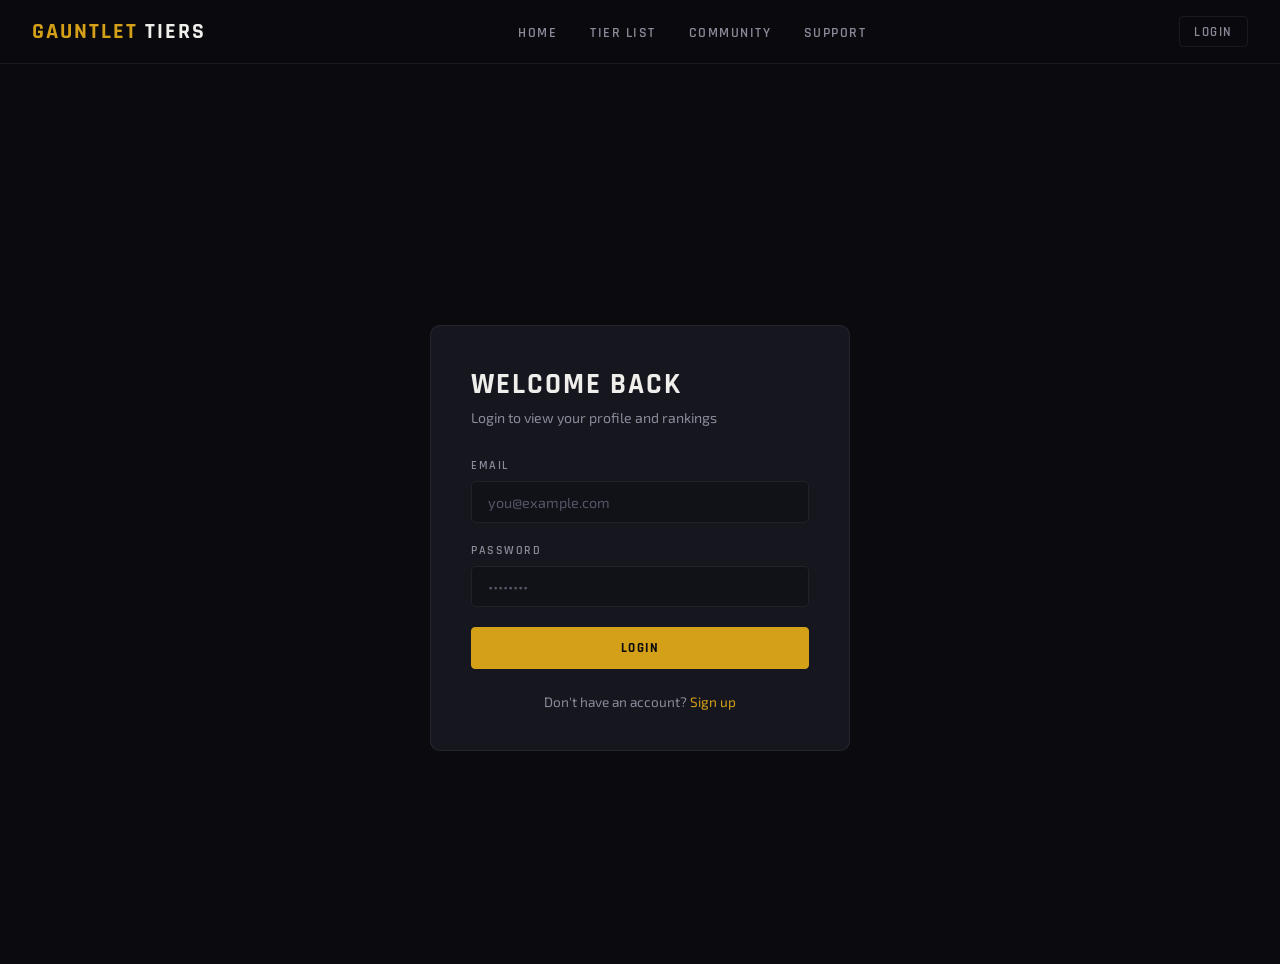
==== pages/admin.html @ 5fe20b99 "add frontend files" ====
<!DOCTYPE html>
<html lang="en">
<head>
  <meta charset="UTF-8" />
  <meta name="viewport" content="width=device-width, initial-scale=1.0" />
  <title>Admin Panel — Gauntlet Tiers</title>
  <link rel="stylesheet" href="../css/style.css" />
</head>
<body>

<nav>
  <a href="../index.html" class="nav-brand">Gauntlet<span> Tiers</span></a>
  <ul class="nav-links">
    <li><a href="../index.html">Home</a></li>
    <li><a href="tierlist.html">Tier List</a></li>
    <li><a href="community.html">Community</a></li>
    <li><a href="support.html">Support</a></li>
  </ul>
  <div class="nav-auth">
    <div class="nav-user">
      <a href="admin.html" class="btn-ghost nav-admin active" style="display:none;">Admin</a>
      <a href="profile.html" class="btn-ghost"><span class="nav-username">Profile</span></a>
      <button class="btn-danger logout-btn">Logout</button>
    </div>
    <div class="nav-login">
      <a href="login.html" class="btn-ghost">Login</a>
    </div>
  </div>
</nav>

<main>
  <div class="page-header">
    <h1>Admin Panel</h1>
    <p>Manage players, tiers, and users</p>
  </div>

  <!-- Access denied (shown if not admin) -->
  <div class="admin-access-denied" style="display:none;">
    <p style="font-size:1.1rem;font-family:'Rajdhani',sans-serif;letter-spacing:1px;color:var(--accent-red);">⛔ Access Denied</p>
    <p style="color:var(--text-muted);margin-top:0.5rem;font-size:0.9rem;">You do not have admin permissions.</p>
  </div>

  <!-- Admin content -->
  <div class="admin-page admin-content">

    <!-- Stats cards -->
    <div class="admin-grid">
      <div class="admin-card">
        <h3>Total Players</h3>
        <div class="admin-stat" id="admin-total-players">—</div>
      </div>
      <div class="admin-card">
        <h3>Total Users</h3>
        <div class="admin-stat" id="admin-total-users">—</div>
      </div>
      <div class="admin-card">
        <h3>Game Modes</h3>
        <div class="admin-stat">6</div>
      </div>
    </div>

    <!-- Add Player -->
    <div class="admin-section">
      <h3>Add / Update Player</h3>
      <div class="alert error" id="add-error"></div>
      <div class="alert success" id="add-success"></div>

      <div class="inline-form">
        <div class="form-group">
          <label>Minecraft Username</label>
          <input type="text" id="add-username" placeholder="PlayerIGN" />
        </div>
        <div class="form-group">
          <label>Region</label>
          <select id="add-region">
            <option value="NA">NA</option>
            <option value="EU">EU</option>
            <option value="SA">SA</option>
            <option value="AS">AS</option>
            <option value="AU">AU</option>
            <option value="AF">AF</option>
          </select>
        </div>
        <div class="form-group">
          <label>Game Mode</label>
          <select id="add-mode">
            <option value="overall">Overall</option>
            <option value="sword">Sword</option>
            <option value="axe">Axe</option>
            <option value="uhc">UHC</option>
            <option value="pot">Pot</option>
            <option value="crystal">Crystal</option>
            <option value="smp">SMP</option>
          </select>
        </div>
        <div class="form-group">
          <label>Tier</label>
          <select id="add-tier">
            <option value="HT1">HT1 — Elite</option>
            <option value="LT1">LT1 — Top Tier</option>
            <option value="HT2">HT2 — High Tier</option>
            <option value="LT2">LT2 — Good</option>
            <option value="HT3">HT3 — Average+</option>
            <option value="LT3">LT3 — Average</option>
            <option value="HT4">HT4 — Below Avg</option>
            <option value="LT4">LT4 — Low</option>
            <option value="HT5">HT5 — Very Low</option>
            <option value="LT5">LT5 — Entry</option>
          </select>
        </div>
        <div class="form-group" style="flex:0;">
          <label>&nbsp;</label>
          <button class="btn-primary" id="add-player-btn">Add Player</button>
        </div>
      </div>
    </div>

    <!-- Player List -->
    <div class="admin-section">
      <h3>Manage Players — <span id="list-mode-label">Overall</span></h3>

      <div style="display:flex;gap:0.5rem;margin-bottom:1rem;flex-wrap:wrap;">
        <button class="mode-tab active" data-mode="overall">Overall</button>
        <button class="mode-tab" data-mode="sword">Sword</button>
        <button class="mode-tab" data-mode="axe">Axe</button>
        <button class="mode-tab" data-mode="uhc">UHC</button>
        <button class="mode-tab" data-mode="pot">Pot</button>
        <button class="mode-tab" data-mode="crystal">Crystal</button>
        <button class="mode-tab" data-mode="smp">SMP</button>
      </div>

      <div class="tier-table-wrapper">
        <table>
          <thead>
            <tr>
              <th>#</th>
              <th>Player</th>
              <th>Region</th>
              <th>Tier</th>
              <th>Actions</th>
            </tr>
          </thead>
          <tbody id="admin-player-list">
            <tr><td colspan="5"><div class="empty-state"><strong style="font-family:'Rajdhani',sans-serif;">Loading...</strong></div></td></tr>
          </tbody>
        </table>
      </div>
    </div>

    <!-- User Management -->
    <div class="admin-section">
      <h3>Users</h3>
      <div class="tier-table-wrapper">
        <table>
          <thead>
            <tr>
              <th>Username</th>
              <th>Email</th>
              <th>Joined</th>
              <th>Admin</th>
            </tr>
          </thead>
          <tbody id="admin-user-list">
            <tr><td colspan="4"><div class="empty-state"><strong style="font-family:'Rajdhani',sans-serif;">Loading...</strong></div></td></tr>
          </tbody>
        </table>
      </div>
    </div>

  </div>
</main>

<footer>
  <a href="../index.html" class="footer-brand">Gauntlet Tiers</a>
  <div class="footer-links">
    <a href="../index.html">Home</a>
    <a href="tierlist.html">Rankings</a>
    <a href="community.html">Community</a>
    <a href="support.html">Support</a>
  </div>
</footer>

<script src="../js/auth.js"></script>
<script src="../js/api.js"></script>
<script>
  const TIERS = ['HT1','LT1','HT2','LT2','HT3','LT3','HT4','LT4','HT5','LT5'];
  let currentMode = 'overall';

  function escapeHtml(str) {
    const d = document.createElement('div');
    d.appendChild(document.createTextNode(String(str)));
    return d.innerHTML;
  }

  // ── Check admin ────────────────────────────────────────
  document.addEventListener('DOMContentLoaded', () => {
    const user = getUser();
    if (!user) { window.location.href = 'login.html'; return; }
    if (!user.is_admin) {
      document.querySelector('.admin-content').style.display = 'none';
      document.querySelector('.admin-access-denied').style.display = 'block';
      return;
    }
    loadPlayers(currentMode);
    loadUsers();
    loadAdminStats();
  });

  // ── Stats ──────────────────────────────────────────────
  async function loadAdminStats() {
    try {
      const stats = await getStats();
      document.getElementById('admin-total-players').textContent = stats.ranked_players ?? '—';
      document.getElementById('admin-total-users').textContent = stats.total_users ?? '—';
    } catch (e) {}
  }

  // ── Players ────────────────────────────────────────────
  async function loadPlayers(mode) {
    const tbody = document.getElementById('admin-player-list');
    document.getElementById('list-mode-label').textContent = mode.charAt(0).toUpperCase() + mode.slice(1);
    tbody.innerHTML = `<tr><td colspan="5"><div class="empty-state"><strong style="font-family:'Rajdhani',sans-serif;">Loading...</strong></div></td></tr>`;
    try {
      const data = await getPlayers(mode);
      const players = data.players || data;
      if (!players.length) {
        tbody.innerHTML = `<tr><td colspan="5"><div class="empty-state"><strong style="font-family:'Rajdhani',sans-serif;">No players in this mode.</strong></div></td></tr>`;
        return;
      }
      tbody.innerHTML = players.map((p, i) => `
        <tr id="row-${p.id}">
          <td class="rank-num">${i + 1}</td>
          <td class="player-name">${escapeHtml(p.username)}</td>
          <td><span class="region-badge">${escapeHtml(p.region || 'N/A')}</span></td>
          <td>
            <select class="tier-select" data-id="${p.id}" data-mode="${mode}" style="background:var(--bg-secondary);border:1px solid var(--border);border-radius:4px;color:var(--text-primary);padding:0.3rem 0.5rem;font-family:'Exo 2',sans-serif;font-size:0.85rem;">
              ${TIERS.map(t => `<option value="${t}" ${t === p.tier ? 'selected' : ''}>${t}</option>`).join('')}
            </select>
          </td>
          <td style="display:flex;gap:0.5rem;align-items:center;">
            <button class="btn-primary" style="padding:0.3rem 0.8rem;font-size:0.75rem;" onclick="saveTier('${p.id}', '${mode}')">Save</button>
            <button class="btn-danger" style="padding:0.3rem 0.8rem;font-size:0.75rem;" onclick="removePlayer('${p.id}', '${escapeHtml(p.username)}')">Remove</button>
          </td>
        </tr>`).join('');
    } catch (e) {
      tbody.innerHTML = `<tr><td colspan="5"><div class="empty-state"><strong style="font-family:'Rajdhani',sans-serif;">Could not load players.</strong></div></td></tr>`;
    }
  }

  async function saveTier(playerId, mode) {
    const select = document.querySelector(`[data-id="${playerId}"]`);
    const tier = select.value;
    try {
      await updatePlayerTier(playerId, mode, tier);
      select.style.borderColor = 'var(--tier-ht3)';
      setTimeout(() => select.style.borderColor = '', 1500);
    } catch (e) {
      alert('Failed to save tier: ' + e.message);
    }
  }

  async function removePlayer(playerId, username) {
    if (!confirm(`Remove ${username} from this mode?`)) return;
    try {
      await deletePlayer(playerId);
      loadPlayers(currentMode);
    } catch (e) {
      alert('Failed to remove player: ' + e.message);
    }
  }

  // ── Add player ─────────────────────────────────────────
  document.getElementById('add-player-btn').addEventListener('click', async () => {
    const username = document.getElementById('add-username').value.trim();
    const region = document.getElementById('add-region').value;
    const mode = document.getElementById('add-mode').value;
    const tier = document.getElementById('add-tier').value;
    const errEl = document.getElementById('add-error');
    const successEl = document.getElementById('add-success');
    const btn = document.getElementById('add-player-btn');

    errEl.classList.remove('show');
    successEl.classList.remove('show');

    if (!username) {
      errEl.textContent = 'Enter a username.';
      errEl.classList.add('show');
      return;
    }

    btn.disabled = true;
    btn.innerHTML = 'Adding… <span class="spinner"></span>';

    try {
      await addPlayer({ username, region, mode, tier });
      successEl.textContent = `${username} added as ${tier} in ${mode}.`;
      successEl.classList.add('show');
      document.getElementById('add-username').value = '';
      if (currentMode === mode) loadPlayers(currentMode);
      loadAdminStats();
    } catch (e) {
      errEl.textContent = e.message || 'Failed to add player.';
      errEl.classList.add('show');
    } finally {
      btn.disabled = false;
      btn.textContent = 'Add Player';
    }
  });

  // ── Mode tab switching ─────────────────────────────────
  document.querySelectorAll('.mode-tab').forEach(btn => {
    btn.addEventListener('click', () => {
      document.querySelectorAll('.mode-tab').forEach(b => b.classList.remove('active'));
      btn.classList.add('active');
      currentMode = btn.dataset.mode;
      loadPlayers(currentMode);
    });
  });

  // ── Users ──────────────────────────────────────────────
  async function loadUsers() {
    const tbody = document.getElementById('admin-user-list');
    try {
      const data = await getAllUsers();
      const users = data.users || data;
      if (!users.length) {
        tbody.innerHTML = `<tr><td colspan="4"><div class="empty-state"><strong style="font-family:'Rajdhani',sans-serif;">No users yet.</strong></div></td></tr>`;
        return;
      }
      tbody.innerHTML = users.map(u => `
        <tr>
          <td class="player-name">${escapeHtml(u.username || '—')}</td>
          <td style="color:var(--text-secondary);font-size:0.88rem;">${escapeHtml(u.email)}</td>
          <td style="color:var(--text-muted);font-size:0.82rem;">${u.created_at ? new Date(u.created_at).toLocaleDateString() : '—'}</td>
          <td>
            <label style="display:flex;align-items:center;gap:0.5rem;cursor:pointer;">
              <input type="checkbox" ${u.is_admin ? 'checked' : ''} onchange="toggleAdmin('${u.id}', this.checked)" />
              <span style="font-size:0.82rem;color:var(--text-secondary);">Admin</span>
            </label>
          </td>
        </tr>`).join('');
    } catch (e) {
      tbody.innerHTML = `<tr><td colspan="4"><div class="empty-state"><strong style="font-family:'Rajdhani',sans-serif;">Could not load users.</strong></div></td></tr>`;
    }
  }

  async function toggleAdmin(userId, isAdmin) {
    try {
      await setUserAdmin(userId, isAdmin);
    } catch (e) {
      alert('Failed to update admin status: ' + e.message);
    }
  }
</script>
</body>
</html>
---- css/style.css ----
@import url('https://fonts.googleapis.com/css2?family=Rajdhani:wght@400;500;600;700&family=Exo+2:wght@300;400;600;700&display=swap');

:root {
  --bg-primary: #0a0a0f;
  --bg-secondary: #111118;
  --bg-card: #16161f;
  --bg-card-hover: #1c1c28;
  --accent-gold: #d4a017;
  --accent-gold-light: #f0c040;
  --accent-red: #c0392b;
  --accent-cyan: #00d4ff;
  --text-primary: #f0eeea;
  --text-secondary: #8b8a99;
  --text-muted: #555566;
  --border: rgba(255,255,255,0.07);
  --border-accent: rgba(212,160,23,0.3);
  --tier-ht1: #FFD700;
  --tier-lt1: #FFC200;
  --tier-ht2: #C0C0C0;
  --tier-lt2: #a0a0a0;
  --tier-ht3: #2ecc71;
  --tier-lt3: #27ae60;
  --tier-ht4: #3498db;
  --tier-lt4: #2980b9;
  --tier-ht5: #9b59b6;
  --tier-lt5: #8e44ad;
}

* { margin: 0; padding: 0; box-sizing: border-box; }

body {
  font-family: 'Exo 2', sans-serif;
  background: var(--bg-primary);
  color: var(--text-primary);
  min-height: 100vh;
  overflow-x: hidden;
}

/* ── SCROLLBAR ── */
::-webkit-scrollbar { width: 6px; }
::-webkit-scrollbar-track { background: var(--bg-primary); }
::-webkit-scrollbar-thumb { background: var(--accent-gold); border-radius: 3px; }

/* ── NAVBAR ── */
nav {
  position: fixed;
  top: 0; left: 0; right: 0;
  z-index: 1000;
  background: rgba(10,10,15,0.95);
  backdrop-filter: blur(12px);
  border-bottom: 1px solid var(--border);
  padding: 0 2rem;
  height: 64px;
  display: flex;
  align-items: center;
  justify-content: space-between;
}

.nav-brand {
  font-family: 'Rajdhani', sans-serif;
  font-size: 1.4rem;
  font-weight: 700;
  color: var(--accent-gold);
  text-decoration: none;
  letter-spacing: 2px;
  text-transform: uppercase;
}
.nav-brand span { color: var(--text-primary); }

.nav-links {
  display: flex;
  align-items: center;
  gap: 0.25rem;
  list-style: none;
}

.nav-links a {
  font-family: 'Rajdhani', sans-serif;
  font-size: 0.85rem;
  font-weight: 600;
  letter-spacing: 1.5px;
  text-transform: uppercase;
  color: var(--text-secondary);
  text-decoration: none;
  padding: 0.4rem 0.9rem;
  border-radius: 4px;
  transition: all 0.2s;
}
.nav-links a:hover, .nav-links a.active {
  color: var(--accent-gold);
  background: rgba(212,160,23,0.08);
}

.nav-auth {
  display: flex;
  align-items: center;
  gap: 0.5rem;
}

.btn-ghost {
  font-family: 'Rajdhani', sans-serif;
  font-size: 0.8rem;
  font-weight: 600;
  letter-spacing: 1.5px;
  text-transform: uppercase;
  color: var(--text-secondary);
  text-decoration: none;
  padding: 0.4rem 0.9rem;
  border: 1px solid var(--border);
  border-radius: 4px;
  transition: all 0.2s;
  cursor: pointer;
  background: transparent;
}
.btn-ghost:hover { border-color: var(--accent-gold); color: var(--accent-gold); }

.btn-primary {
  font-family: 'Rajdhani', sans-serif;
  font-size: 0.8rem;
  font-weight: 700;
  letter-spacing: 1.5px;
  text-transform: uppercase;
  color: var(--bg-primary);
  text-decoration: none;
  padding: 0.45rem 1.1rem;
  border: 1px solid var(--accent-gold);
  border-radius: 4px;
  background: var(--accent-gold);
  transition: all 0.2s;
  cursor: pointer;
}
.btn-primary:hover { background: var(--accent-gold-light); border-color: var(--accent-gold-light); }

.btn-danger {
  font-family: 'Rajdhani', sans-serif;
  font-size: 0.8rem;
  font-weight: 700;
  letter-spacing: 1.5px;
  text-transform: uppercase;
  color: #fff;
  padding: 0.45rem 1.1rem;
  border: 1px solid var(--accent-red);
  border-radius: 4px;
  background: var(--accent-red);
  transition: all 0.2s;
  cursor: pointer;
}
.btn-danger:hover { opacity: 0.85; }

.nav-user { display: none; }
.nav-user.visible { display: flex; align-items: center; gap: 0.5rem; }
.nav-login { display: flex; align-items: center; gap: 0.5rem; }
.nav-login.hidden { display: none; }

/* ── MAIN LAYOUT ── */
main { padding-top: 64px; }

/* ── HERO ── */
.hero {
  position: relative;
  min-height: 90vh;
  display: flex;
  flex-direction: column;
  align-items: center;
  justify-content: center;
  text-align: center;
  padding: 4rem 2rem;
  overflow: hidden;
}

.hero-bg {
  position: absolute;
  inset: 0;
  background:
    radial-gradient(ellipse 60% 50% at 50% 30%, rgba(212,160,23,0.08) 0%, transparent 70%),
    radial-gradient(ellipse 40% 40% at 20% 80%, rgba(192,57,43,0.06) 0%, transparent 60%);
  pointer-events: none;
}

.hero-grid {
  position: absolute;
  inset: 0;
  background-image:
    linear-gradient(rgba(255,255,255,0.02) 1px, transparent 1px),
    linear-gradient(90deg, rgba(255,255,255,0.02) 1px, transparent 1px);
  background-size: 60px 60px;
  pointer-events: none;
}

.hero-badge {
  font-family: 'Rajdhani', sans-serif;
  font-size: 0.75rem;
  font-weight: 600;
  letter-spacing: 3px;
  text-transform: uppercase;
  color: var(--accent-gold);
  border: 1px solid var(--border-accent);
  padding: 0.35rem 1rem;
  border-radius: 2px;
  margin-bottom: 1.5rem;
  display: inline-block;
}

.hero h1 {
  font-family: 'Rajdhani', sans-serif;
  font-size: clamp(3rem, 8vw, 6rem);
  font-weight: 700;
  line-height: 0.95;
  letter-spacing: -1px;
  text-transform: uppercase;
  margin-bottom: 1.5rem;
}

.hero h1 .highlight { color: var(--accent-gold); }

.hero p {
  font-size: 1.1rem;
  color: var(--text-secondary);
  max-width: 520px;
  line-height: 1.7;
  margin-bottom: 2.5rem;
}

.hero-buttons { display: flex; gap: 1rem; flex-wrap: wrap; justify-content: center; }

.btn-large {
  font-family: 'Rajdhani', sans-serif;
  font-size: 0.9rem;
  font-weight: 700;
  letter-spacing: 2px;
  text-transform: uppercase;
  padding: 0.8rem 2rem;
  border-radius: 4px;
  text-decoration: none;
  transition: all 0.2s;
  cursor: pointer;
}

.btn-large.primary {
  background: var(--accent-gold);
  color: var(--bg-primary);
  border: 1px solid var(--accent-gold);
}
.btn-large.primary:hover { background: var(--accent-gold-light); }

.btn-large.outline {
  background: transparent;
  color: var(--text-primary);
  border: 1px solid var(--border);
}
.btn-large.outline:hover { border-color: var(--text-secondary); }

/* ── STATS BAR ── */
.stats-bar {
  display: flex;
  justify-content: center;
  gap: 4rem;
  padding: 2.5rem 2rem;
  border-top: 1px solid var(--border);
  border-bottom: 1px solid var(--border);
  background: var(--bg-secondary);
}

.stat-item { text-align: center; }
.stat-value {
  font-family: 'Rajdhani', sans-serif;
  font-size: 2rem;
  font-weight: 700;
  color: var(--accent-gold);
  display: block;
}
.stat-label {
  font-size: 0.75rem;
  letter-spacing: 2px;
  text-transform: uppercase;
  color: var(--text-muted);
}

/* ── FEATURES ── */
.features {
  padding: 5rem 2rem;
  max-width: 1100px;
  margin: 0 auto;
}

.section-header {
  text-align: center;
  margin-bottom: 3rem;
}

.section-header h2 {
  font-family: 'Rajdhani', sans-serif;
  font-size: 2rem;
  font-weight: 700;
  text-transform: uppercase;
  letter-spacing: 2px;
  margin-bottom: 0.5rem;
}

.section-header p {
  color: var(--text-secondary);
  font-size: 0.95rem;
}

.features-grid {
  display: grid;
  grid-template-columns: repeat(auto-fit, minmax(240px, 1fr));
  gap: 1.5rem;
}

.feature-card {
  background: var(--bg-card);
  border: 1px solid var(--border);
  border-radius: 8px;
  padding: 1.75rem;
  transition: all 0.25s;
}
.feature-card:hover {
  border-color: var(--border-accent);
  background: var(--bg-card-hover);
  transform: translateY(-2px);
}

.feature-icon {
  width: 40px;
  height: 40px;
  background: rgba(212,160,23,0.1);
  border: 1px solid var(--border-accent);
  border-radius: 6px;
  display: flex;
  align-items: center;
  justify-content: center;
  font-size: 1.2rem;
  margin-bottom: 1rem;
}

.feature-card h3 {
  font-family: 'Rajdhani', sans-serif;
  font-size: 1rem;
  font-weight: 700;
  text-transform: uppercase;
  letter-spacing: 1px;
  margin-bottom: 0.5rem;
  color: var(--text-primary);
}

.feature-card p { font-size: 0.88rem; color: var(--text-secondary); line-height: 1.7; }

/* ── CTA SECTION ── */
.cta-section {
  text-align: center;
  padding: 5rem 2rem;
  background: var(--bg-secondary);
  border-top: 1px solid var(--border);
  border-bottom: 1px solid var(--border);
}

.cta-section h2 {
  font-family: 'Rajdhani', sans-serif;
  font-size: 2.2rem;
  font-weight: 700;
  text-transform: uppercase;
  letter-spacing: 2px;
  margin-bottom: 1rem;
}

.cta-section p { color: var(--text-secondary); margin-bottom: 2rem; }

/* ── PAGE HEADER ── */
.page-header {
  padding: 4rem 2rem 2rem;
  text-align: center;
  background: var(--bg-secondary);
  border-bottom: 1px solid var(--border);
}

.page-header h1 {
  font-family: 'Rajdhani', sans-serif;
  font-size: 2.5rem;
  font-weight: 700;
  text-transform: uppercase;
  letter-spacing: 3px;
}
.page-header p { color: var(--text-secondary); margin-top: 0.5rem; font-size: 0.95rem; }

/* ── TIER LIST ── */
.tier-page { padding: 2rem; max-width: 1200px; margin: 0 auto; }

.mode-tabs {
  display: flex;
  gap: 0.5rem;
  margin-bottom: 2rem;
  flex-wrap: wrap;
}

.mode-tab {
  font-family: 'Rajdhani', sans-serif;
  font-size: 0.8rem;
  font-weight: 600;
  letter-spacing: 1.5px;
  text-transform: uppercase;
  padding: 0.5rem 1.2rem;
  border: 1px solid var(--border);
  border-radius: 4px;
  background: transparent;
  color: var(--text-secondary);
  cursor: pointer;
  transition: all 0.2s;
}
.mode-tab:hover { border-color: var(--accent-gold); color: var(--accent-gold); }
.mode-tab.active { background: var(--accent-gold); border-color: var(--accent-gold); color: var(--bg-primary); }

.tier-table-wrapper {
  background: var(--bg-card);
  border: 1px solid var(--border);
  border-radius: 8px;
  overflow: hidden;
}

table {
  width: 100%;
  border-collapse: collapse;
}

thead th {
  font-family: 'Rajdhani', sans-serif;
  font-size: 0.75rem;
  font-weight: 600;
  letter-spacing: 2px;
  text-transform: uppercase;
  color: var(--text-muted);
  padding: 1rem 1.25rem;
  text-align: left;
  border-bottom: 1px solid var(--border);
  background: var(--bg-secondary);
}

tbody tr {
  border-bottom: 1px solid var(--border);
  transition: background 0.15s;
}
tbody tr:last-child { border-bottom: none; }
tbody tr:hover { background: var(--bg-card-hover); }

tbody td {
  padding: 0.9rem 1.25rem;
  font-size: 0.9rem;
}

.rank-num {
  font-family: 'Rajdhani', sans-serif;
  font-size: 0.85rem;
  font-weight: 600;
  color: var(--text-muted);
}

.player-name {
  font-family: 'Rajdhani', sans-serif;
  font-size: 1rem;
  font-weight: 600;
  color: var(--text-primary);
}

.region-badge {
  font-size: 0.75rem;
  font-weight: 600;
  letter-spacing: 1px;
  text-transform: uppercase;
  padding: 0.2rem 0.6rem;
  border-radius: 3px;
  background: rgba(255,255,255,0.05);
  border: 1px solid var(--border);
  color: var(--text-secondary);
}

.tier-badge {
  font-family: 'Rajdhani', sans-serif;
  font-size: 0.8rem;
  font-weight: 700;
  letter-spacing: 1.5px;
  text-transform: uppercase;
  padding: 0.25rem 0.7rem;
  border-radius: 3px;
  display: inline-block;
}

.tier-HT1 { background: rgba(255,215,0,0.15); color: var(--tier-ht1); border: 1px solid rgba(255,215,0,0.3); }
.tier-LT1 { background: rgba(255,194,0,0.12); color: var(--tier-lt1); border: 1px solid rgba(255,194,0,0.25); }
.tier-HT2 { background: rgba(192,192,192,0.12); color: var(--tier-ht2); border: 1px solid rgba(192,192,192,0.25); }
.tier-LT2 { background: rgba(160,160,160,0.1); color: var(--tier-lt2); border: 1px solid rgba(160,160,160,0.2); }
.tier-HT3 { background: rgba(46,204,113,0.12); color: var(--tier-ht3); border: 1px solid rgba(46,204,113,0.25); }
.tier-LT3 { background: rgba(39,174,96,0.1); color: var(--tier-lt3); border: 1px solid rgba(39,174,96,0.2); }
.tier-HT4 { background: rgba(52,152,219,0.12); color: var(--tier-ht4); border: 1px solid rgba(52,152,219,0.25); }
.tier-LT4 { background: rgba(41,128,185,0.1); color: var(--tier-lt4); border: 1px solid rgba(41,128,185,0.2); }
.tier-HT5 { background: rgba(155,89,182,0.12); color: var(--tier-ht5); border: 1px solid rgba(155,89,182,0.25); }
.tier-LT5 { background: rgba(142,68,173,0.1); color: var(--tier-lt5); border: 1px solid rgba(142,68,173,0.2); }

.tier-legend {
  display: flex;
  flex-wrap: wrap;
  gap: 0.6rem;
  margin-bottom: 1.5rem;
}

.empty-state {
  text-align: center;
  padding: 4rem 2rem;
  color: var(--text-muted);
}
.empty-state p { font-size: 0.9rem; margin-top: 0.5rem; }

/* ── AUTH PAGES ── */
.auth-page {
  min-height: 100vh;
  display: flex;
  align-items: center;
  justify-content: center;
  padding: 2rem;
  padding-top: 80px;
}

.auth-card {
  background: var(--bg-card);
  border: 1px solid var(--border);
  border-radius: 10px;
  padding: 2.5rem;
  width: 100%;
  max-width: 420px;
}

.auth-card h2 {
  font-family: 'Rajdhani', sans-serif;
  font-size: 1.8rem;
  font-weight: 700;
  text-transform: uppercase;
  letter-spacing: 2px;
  margin-bottom: 0.4rem;
}

.auth-card .subtitle {
  font-size: 0.88rem;
  color: var(--text-secondary);
  margin-bottom: 2rem;
}

.form-group { margin-bottom: 1.25rem; }

.form-group label {
  display: block;
  font-family: 'Rajdhani', sans-serif;
  font-size: 0.75rem;
  font-weight: 600;
  letter-spacing: 1.5px;
  text-transform: uppercase;
  color: var(--text-secondary);
  margin-bottom: 0.5rem;
}

.form-group input, .form-group select, .form-group textarea {
  width: 100%;
  background: var(--bg-secondary);
  border: 1px solid var(--border);
  border-radius: 5px;
  padding: 0.7rem 1rem;
  font-family: 'Exo 2', sans-serif;
  font-size: 0.9rem;
  color: var(--text-primary);
  transition: border-color 0.2s;
  outline: none;
}
.form-group input:focus, .form-group select:focus, .form-group textarea:focus {
  border-color: var(--accent-gold);
}
.form-group input::placeholder { color: var(--text-muted); }

.form-group select option { background: var(--bg-secondary); }
.form-group textarea { resize: vertical; min-height: 100px; }

.auth-footer {
  margin-top: 1.5rem;
  text-align: center;
  font-size: 0.85rem;
  color: var(--text-secondary);
}
.auth-footer a { color: var(--accent-gold); text-decoration: none; }
.auth-footer a:hover { text-decoration: underline; }

.alert {
  padding: 0.8rem 1rem;
  border-radius: 5px;
  font-size: 0.85rem;
  margin-bottom: 1rem;
  display: none;
}
.alert.error { background: rgba(192,57,43,0.15); border: 1px solid rgba(192,57,43,0.4); color: #e74c3c; }
.alert.success { background: rgba(46,204,113,0.12); border: 1px solid rgba(46,204,113,0.3); color: #2ecc71; }
.alert.show { display: block; }

/* ── PROFILE PAGE ── */
.profile-page { padding: 2rem; max-width: 900px; margin: 0 auto; }

.profile-header {
  display: flex;
  align-items: center;
  gap: 2rem;
  background: var(--bg-card);
  border: 1px solid var(--border);
  border-radius: 10px;
  padding: 2rem;
  margin-bottom: 2rem;
}

.profile-avatar {
  width: 80px;
  height: 80px;
  border-radius: 50%;
  background: rgba(212,160,23,0.15);
  border: 2px solid var(--accent-gold);
  display: flex;
  align-items: center;
  justify-content: center;
  font-family: 'Rajdhani', sans-serif;
  font-size: 1.8rem;
  font-weight: 700;
  color: var(--accent-gold);
  flex-shrink: 0;
}

.profile-info h2 {
  font-family: 'Rajdhani', sans-serif;
  font-size: 1.6rem;
  font-weight: 700;
  text-transform: uppercase;
  letter-spacing: 2px;
}

.profile-info p { color: var(--text-secondary); font-size: 0.88rem; margin-top: 0.25rem; }

.profile-tiers {
  display: grid;
  grid-template-columns: repeat(auto-fill, minmax(140px, 1fr));
  gap: 1rem;
  margin-bottom: 2rem;
}

.profile-tier-card {
  background: var(--bg-card);
  border: 1px solid var(--border);
  border-radius: 8px;
  padding: 1.25rem;
  text-align: center;
}

.profile-tier-mode {
  font-family: 'Rajdhani', sans-serif;
  font-size: 0.75rem;
  font-weight: 600;
  letter-spacing: 2px;
  text-transform: uppercase;
  color: var(--text-muted);
  margin-bottom: 0.5rem;
}

/* ── ADMIN ── */
.admin-page { padding: 2rem; max-width: 1100px; margin: 0 auto; }
.admin-grid { display: grid; grid-template-columns: repeat(auto-fit, minmax(280px, 1fr)); gap: 1.5rem; margin-bottom: 2rem; }

.admin-card {
  background: var(--bg-card);
  border: 1px solid var(--border);
  border-radius: 8px;
  padding: 1.5rem;
}

.admin-card h3 {
  font-family: 'Rajdhani', sans-serif;
  font-size: 0.9rem;
  font-weight: 700;
  letter-spacing: 1.5px;
  text-transform: uppercase;
  color: var(--text-secondary);
  margin-bottom: 0.5rem;
}
.admin-card .admin-stat {
  font-family: 'Rajdhani', sans-serif;
  font-size: 2.2rem;
  font-weight: 700;
  color: var(--accent-gold);
}

.admin-section {
  background: var(--bg-card);
  border: 1px solid var(--border);
  border-radius: 8px;
  padding: 1.75rem;
  margin-bottom: 1.5rem;
}

.admin-section h3 {
  font-family: 'Rajdhani', sans-serif;
  font-size: 1rem;
  font-weight: 700;
  letter-spacing: 1.5px;
  text-transform: uppercase;
  margin-bottom: 1.25rem;
  padding-bottom: 0.75rem;
  border-bottom: 1px solid var(--border);
}

.inline-form { display: flex; gap: 0.75rem; flex-wrap: wrap; align-items: flex-end; }
.inline-form .form-group { margin-bottom: 0; flex: 1; min-width: 160px; }
.admin-access-denied {
  text-align: center;
  padding: 4rem 2rem;
  color: var(--text-muted);
}

/* ── COMMUNITY ── */
.community-page { padding: 2rem; max-width: 900px; margin: 0 auto; }
.community-cards { display: grid; grid-template-columns: repeat(auto-fit, minmax(280px, 1fr)); gap: 1.5rem; margin-bottom: 3rem; }

.community-card {
  background: var(--bg-card);
  border: 1px solid var(--border);
  border-radius: 8px;
  padding: 2rem;
  text-align: center;
  transition: all 0.2s;
}
.community-card:hover { border-color: var(--border-accent); }

.community-card-icon {
  font-size: 2.5rem;
  margin-bottom: 1rem;
  display: block;
}
.community-card h3 {
  font-family: 'Rajdhani', sans-serif;
  font-size: 1.1rem;
  font-weight: 700;
  text-transform: uppercase;
  letter-spacing: 1.5px;
  margin-bottom: 0.75rem;
}
.community-card p { font-size: 0.88rem; color: var(--text-secondary); margin-bottom: 1.5rem; line-height: 1.6; }

.about-section {
  background: var(--bg-card);
  border: 1px solid var(--border);
  border-radius: 8px;
  padding: 2rem;
}
.about-section h2 {
  font-family: 'Rajdhani', sans-serif;
  font-size: 1.2rem;
  font-weight: 700;
  text-transform: uppercase;
  letter-spacing: 2px;
  margin-bottom: 1rem;
}
.about-section p { font-size: 0.9rem; color: var(--text-secondary); line-height: 1.75; margin-bottom: 0.75rem; }

/* ── SUPPORT ── */
.support-page { padding: 2rem; max-width: 800px; margin: 0 auto; }

.faq-list { margin-bottom: 2.5rem; }
.faq-item {
  background: var(--bg-card);
  border: 1px solid var(--border);
  border-radius: 8px;
  margin-bottom: 0.75rem;
  overflow: hidden;
}
.faq-question {
  width: 100%;
  text-align: left;
  background: transparent;
  border: none;
  padding: 1.1rem 1.25rem;
  cursor: pointer;
  font-family: 'Rajdhani', sans-serif;
  font-size: 0.95rem;
  font-weight: 600;
  letter-spacing: 0.5px;
  color: var(--text-primary);
  display: flex;
  justify-content: space-between;
  align-items: center;
  transition: background 0.15s;
}
.faq-question:hover { background: var(--bg-card-hover); }
.faq-question .arrow { transition: transform 0.2s; color: var(--text-muted); }
.faq-question.open .arrow { transform: rotate(180deg); color: var(--accent-gold); }
.faq-answer {
  display: none;
  padding: 0 1.25rem 1.25rem;
  font-size: 0.88rem;
  color: var(--text-secondary);
  line-height: 1.75;
}
.faq-answer.open { display: block; }

.contact-card {
  background: var(--bg-card);
  border: 1px solid var(--border);
  border-radius: 8px;
  padding: 2rem;
  text-align: center;
}
.contact-card h2 {
  font-family: 'Rajdhani', sans-serif;
  font-size: 1.2rem;
  font-weight: 700;
  text-transform: uppercase;
  letter-spacing: 2px;
  margin-bottom: 0.75rem;
}
.contact-card p { color: var(--text-secondary); font-size: 0.88rem; margin-bottom: 0.5rem; }
.contact-email {
  font-family: 'Rajdhani', sans-serif;
  font-size: 1rem;
  color: var(--accent-gold);
  font-weight: 600;
}

/* ── FOOTER ── */
footer {
  background: var(--bg-secondary);
  border-top: 1px solid var(--border);
  padding: 2.5rem;
  display: flex;
  flex-wrap: wrap;
  align-items: center;
  justify-content: space-between;
  gap: 1rem;
}

.footer-brand {
  font-family: 'Rajdhani', sans-serif;
  font-size: 1.1rem;
  font-weight: 700;
  letter-spacing: 2px;
  text-transform: uppercase;
  color: var(--accent-gold);
  text-decoration: none;
}

.footer-links { display: flex; gap: 1.5rem; }
.footer-links a {
  font-size: 0.82rem;
  color: var(--text-muted);
  text-decoration: none;
  transition: color 0.2s;
}
.footer-links a:hover { color: var(--text-primary); }

/* ── SPINNER ── */
.spinner {
  display: inline-block;
  width: 16px;
  height: 16px;
  border: 2px solid rgba(0,0,0,0.2);
  border-top-color: rgba(0,0,0,0.7);
  border-radius: 50%;
  animation: spin 0.6s linear infinite;
  vertical-align: middle;
  margin-left: 6px;
}
@keyframes spin { to { transform: rotate(360deg); } }

/* ── RESPONSIVE ── */
@media (max-width: 768px) {
  nav { padding: 0 1rem; }
  .nav-links { display: none; }
  .stats-bar { gap: 2rem; flex-wrap: wrap; }
  .profile-header { flex-direction: column; text-align: center; }
  .inline-form { flex-direction: column; }
  footer { flex-direction: column; text-align: center; }
}

/* ── UTILITIES ── */
.text-gold { color: var(--accent-gold); }
.text-muted { color: var(--text-muted); }
.mt-1 { margin-top: 0.5rem; }
.w-full { width: 100%; }
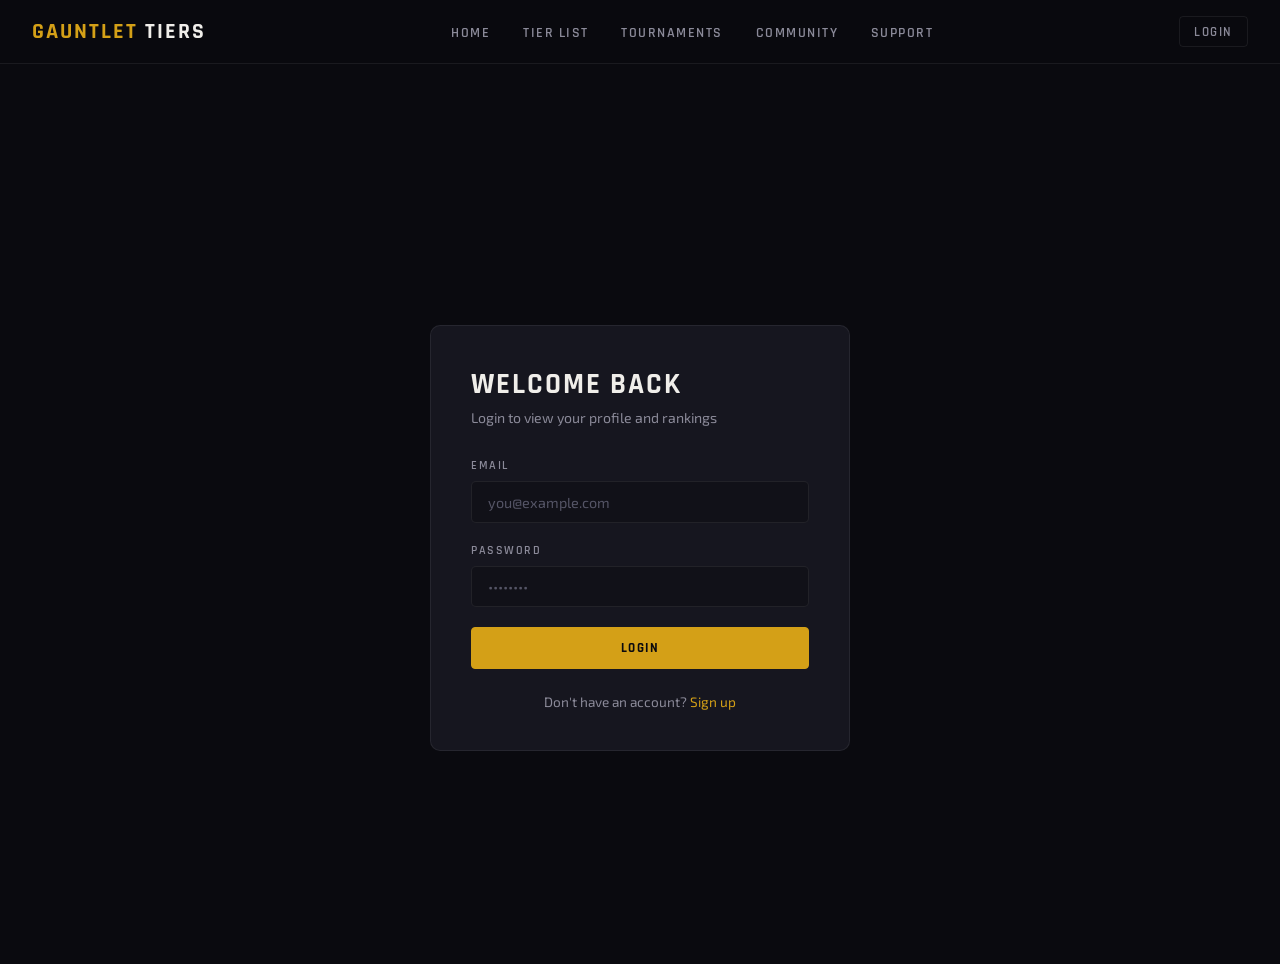
==== commit 41163c4b: "feat: skeleton loading, toast notifications, tournaments page" ====
--- a/pages/admin.html
+++ b/pages/admin.html
@@ -5,6 +5,54 @@
   <meta name="viewport" content="width=device-width, initial-scale=1.0" />
   <title>Admin Panel — Gauntlet Tiers</title>
   <link rel="stylesheet" href="../css/style.css" />
+  <style>
+    .mode-tier-grid {
+      display: grid;
+      grid-template-columns: repeat(auto-fit, minmax(180px, 1fr));
+      gap: 1rem;
+      margin-top: 1rem;
+    }
+    .mode-tier-card {
+      background: var(--bg-secondary);
+      border: 1px solid var(--border);
+      border-radius: 6px;
+      padding: 1rem;
+    }
+    .mode-tier-card label {
+      display: block;
+      font-family: 'Rajdhani', sans-serif;
+      font-size: 0.8rem;
+      font-weight: 700;
+      letter-spacing: 2px;
+      text-transform: uppercase;
+      color: var(--accent-gold);
+      margin-bottom: 0.5rem;
+    }
+    .mode-tier-card select {
+      width: 100%;
+      background: var(--bg-primary);
+      border: 1px solid var(--border);
+      border-radius: 4px;
+      color: var(--text-primary);
+      padding: 0.4rem 0.6rem;
+      font-family: 'Exo 2', sans-serif;
+      font-size: 0.85rem;
+      outline: none;
+    }
+    .mode-tier-card select:focus { border-color: var(--accent-gold); }
+    .tier-select-inline {
+      background: var(--bg-secondary);
+      border: 1px solid var(--border);
+      border-radius: 4px;
+      color: var(--text-primary);
+      padding: 0.3rem 0.4rem;
+      font-size: 0.78rem;
+      font-family: 'Exo 2', sans-serif;
+      outline: none;
+      width: 100%;
+    }
+    .tier-select-inline:focus { border-color: var(--accent-gold); }
+  </style>
 </head>
 <body>
 
@@ -13,6 +61,7 @@
   <ul class="nav-links">
     <li><a href="../index.html">Home</a></li>
     <li><a href="tierlist.html">Tier List</a></li>
+    <li><a href="tournaments.html">Tournaments</a></li>
     <li><a href="community.html">Community</a></li>
     <li><a href="support.html">Support</a></li>
   </ul>
@@ -34,16 +83,14 @@
     <p>Manage players, tiers, and users</p>
   </div>
 
-  <!-- Access denied (shown if not admin) -->
   <div class="admin-access-denied" style="display:none;">
     <p style="font-size:1.1rem;font-family:'Rajdhani',sans-serif;letter-spacing:1px;color:var(--accent-red);">⛔ Access Denied</p>
     <p style="color:var(--text-muted);margin-top:0.5rem;font-size:0.9rem;">You do not have admin permissions.</p>
   </div>
 
-  <!-- Admin content -->
   <div class="admin-page admin-content">
 
-    <!-- Stats cards -->
+    <!-- Stats -->
     <div class="admin-grid">
       <div class="admin-card">
         <h3>Total Players</h3>
@@ -59,18 +106,20 @@
       </div>
     </div>
 
-    <!-- Add Player -->
+    <!-- ── ADD PLAYER — all 6 modes at once ── -->
     <div class="admin-section">
       <h3>Add / Update Player</h3>
+      <p style="font-size:0.85rem;color:var(--text-muted);margin-bottom:1rem;">Fill the tiers for each game mode. Leave blank to keep the player unranked in that mode.</p>
+
       <div class="alert error" id="add-error"></div>
       <div class="alert success" id="add-success"></div>
 
-      <div class="inline-form">
-        <div class="form-group">
+      <div style="display:flex;gap:1rem;flex-wrap:wrap;">
+        <div class="form-group" style="flex:2;min-width:200px;margin-bottom:0;">
           <label>Minecraft Username</label>
           <input type="text" id="add-username" placeholder="PlayerIGN" />
         </div>
-        <div class="form-group">
+        <div class="form-group" style="flex:1;min-width:140px;margin-bottom:0;">
           <label>Region</label>
           <select id="add-region">
             <option value="NA">NA</option>
@@ -81,47 +130,26 @@
             <option value="AF">AF</option>
           </select>
         </div>
-        <div class="form-group">
-          <label>Game Mode</label>
-          <select id="add-mode">
-            <option value="overall">Overall</option>
-            <option value="sword">Sword</option>
-            <option value="axe">Axe</option>
-            <option value="uhc">UHC</option>
-            <option value="pot">Pot</option>
-            <option value="crystal">Crystal</option>
-            <option value="smp">SMP</option>
-          </select>
-        </div>
-        <div class="form-group">
-          <label>Tier</label>
-          <select id="add-tier">
-            <option value="HT1">HT1 — Elite</option>
-            <option value="LT1">LT1 — Top Tier</option>
-            <option value="HT2">HT2 — High Tier</option>
-            <option value="LT2">LT2 — Good</option>
-            <option value="HT3">HT3 — Average+</option>
-            <option value="LT3">LT3 — Average</option>
-            <option value="HT4">HT4 — Below Avg</option>
-            <option value="LT4">LT4 — Low</option>
-            <option value="HT5">HT5 — Very Low</option>
-            <option value="LT5">LT5 — Entry</option>
-          </select>
-        </div>
-        <div class="form-group" style="flex:0;">
-          <label>&nbsp;</label>
-          <button class="btn-primary" id="add-player-btn">Add Player</button>
-        </div>
+      </div>
+
+      <!-- 6 mode tier selectors -->
+      <div class="mode-tier-grid" id="mode-tier-grid"></div>
+
+      <div style="margin-top:1.25rem;">
+        <button class="btn-primary" id="add-player-btn" style="padding:0.65rem 2rem;">
+          Add Player
+        </button>
       </div>
     </div>
 
-    <!-- Player List -->
+    <!-- ── PLAYER LIST ── -->
     <div class="admin-section">
       <h3>Manage Players — <span id="list-mode-label">Overall</span></h3>
 
       <div style="display:flex;gap:0.5rem;margin-bottom:1rem;flex-wrap:wrap;">
         <button class="mode-tab active" data-mode="overall">Overall</button>
         <button class="mode-tab" data-mode="sword">Sword</button>
+        <button class="mode-tab" data-mode="mace">Mace</button>
         <button class="mode-tab" data-mode="axe">Axe</button>
         <button class="mode-tab" data-mode="uhc">UHC</button>
         <button class="mode-tab" data-mode="pot">Pot</button>
@@ -129,39 +157,28 @@
         <button class="mode-tab" data-mode="smp">SMP</button>
       </div>
 
-      <div class="tier-table-wrapper">
-        <table>
-          <thead>
-            <tr>
-              <th>#</th>
-              <th>Player</th>
-              <th>Region</th>
-              <th>Tier</th>
-              <th>Actions</th>
-            </tr>
-          </thead>
+      <div class="tier-table-wrapper" style="overflow-x:auto;">
+        <table id="admin-table" style="min-width:700px;">
+          <thead id="admin-table-head"></thead>
           <tbody id="admin-player-list">
-            <tr><td colspan="5"><div class="empty-state"><strong style="font-family:'Rajdhani',sans-serif;">Loading...</strong></div></td></tr>
+            <!-- skeleton -->
           </tbody>
         </table>
       </div>
     </div>
 
-    <!-- User Management -->
+    <!-- ── USERS ── -->
     <div class="admin-section">
       <h3>Users</h3>
       <div class="tier-table-wrapper">
         <table>
           <thead>
             <tr>
-              <th>Username</th>
-              <th>Email</th>
-              <th>Joined</th>
-              <th>Admin</th>
+              <th>Username</th><th>Email</th><th>Joined</th><th>Admin</th>
             </tr>
           </thead>
           <tbody id="admin-user-list">
-            <tr><td colspan="4"><div class="empty-state"><strong style="font-family:'Rajdhani',sans-serif;">Loading...</strong></div></td></tr>
+            <!-- skeleton -->
           </tbody>
         </table>
       </div>
@@ -180,19 +197,43 @@
   </div>
 </footer>
 
+<script src="../js/toast.js"></script>
+<script src="../js/skeleton.js"></script>
 <script src="../js/auth.js"></script>
 <script src="../js/api.js"></script>
 <script>
+  const MODES = ['sword','mace','axe','uhc','pot','crystal','smp'];
   const TIERS = ['HT1','LT1','HT2','LT2','HT3','LT3','HT4','LT4','HT5','LT5'];
+  const TIER_LABELS = {
+    HT1:'HT1 — Elite', LT1:'LT1 — Top Tier',
+    HT2:'HT2 — High Tier', LT2:'LT2 — Good',
+    HT3:'HT3 — Average+', LT3:'LT3 — Average',
+    HT4:'HT4 — Below Avg', LT4:'LT4 — Low',
+    HT5:'HT5 — Very Low', LT5:'LT5 — Entry'
+  };
+  const TIER_OPTIONS = `<option value="">— Unranked —</option>` +
+    TIERS.map(t => `<option value="${t}">${TIER_LABELS[t]}</option>`).join('');
+  const TIER_OPTIONS_NO_BLANK = TIERS.map(t => `<option value="${t}">${t}</option>`).join('');
+
   let currentMode = 'overall';
 
-  function escapeHtml(str) {
+  function esc(str) {
     const d = document.createElement('div');
-    d.appendChild(document.createTextNode(String(str)));
+    d.appendChild(document.createTextNode(String(str || '')));
     return d.innerHTML;
   }
 
-  // ── Check admin ────────────────────────────────────────
+  // ── Build 6 mode selectors in the Add form ─────────────
+  function buildModeTierGrid() {
+    document.getElementById('mode-tier-grid').innerHTML = MODES.map(mode => `
+      <div class="mode-tier-card">
+        <label>${mode.toUpperCase()}</label>
+        <select id="tier-${mode}">${TIER_OPTIONS}</select>
+      </div>
+    `).join('');
+  }
+
+  // ── Init ───────────────────────────────────────────────
   document.addEventListener('DOMContentLoaded', () => {
     const user = getUser();
     if (!user) { window.location.href = 'login.html'; return; }
@@ -201,7 +242,8 @@
       document.querySelector('.admin-access-denied').style.display = 'block';
       return;
     }
-    loadPlayers(currentMode);
+    buildModeTierGrid();
+    loadPlayers('overall');
     loadUsers();
     loadAdminStats();
   });
@@ -209,75 +251,19 @@
   // ── Stats ──────────────────────────────────────────────
   async function loadAdminStats() {
     try {
-      const stats = await getStats();
-      document.getElementById('admin-total-players').textContent = stats.ranked_players ?? '—';
-      document.getElementById('admin-total-users').textContent = stats.total_users ?? '—';
-    } catch (e) {}
-  }
-
-  // ── Players ────────────────────────────────────────────
-  async function loadPlayers(mode) {
-    const tbody = document.getElementById('admin-player-list');
-    document.getElementById('list-mode-label').textContent = mode.charAt(0).toUpperCase() + mode.slice(1);
-    tbody.innerHTML = `<tr><td colspan="5"><div class="empty-state"><strong style="font-family:'Rajdhani',sans-serif;">Loading...</strong></div></td></tr>`;
-    try {
-      const data = await getPlayers(mode);
-      const players = data.players || data;
-      if (!players.length) {
-        tbody.innerHTML = `<tr><td colspan="5"><div class="empty-state"><strong style="font-family:'Rajdhani',sans-serif;">No players in this mode.</strong></div></td></tr>`;
-        return;
-      }
-      tbody.innerHTML = players.map((p, i) => `
-        <tr id="row-${p.id}">
-          <td class="rank-num">${i + 1}</td>
-          <td class="player-name">${escapeHtml(p.username)}</td>
-          <td><span class="region-badge">${escapeHtml(p.region || 'N/A')}</span></td>
-          <td>
-            <select class="tier-select" data-id="${p.id}" data-mode="${mode}" style="background:var(--bg-secondary);border:1px solid var(--border);border-radius:4px;color:var(--text-primary);padding:0.3rem 0.5rem;font-family:'Exo 2',sans-serif;font-size:0.85rem;">
-              ${TIERS.map(t => `<option value="${t}" ${t === p.tier ? 'selected' : ''}>${t}</option>`).join('')}
-            </select>
-          </td>
-          <td style="display:flex;gap:0.5rem;align-items:center;">
-            <button class="btn-primary" style="padding:0.3rem 0.8rem;font-size:0.75rem;" onclick="saveTier('${p.id}', '${mode}')">Save</button>
-            <button class="btn-danger" style="padding:0.3rem 0.8rem;font-size:0.75rem;" onclick="removePlayer('${p.id}', '${escapeHtml(p.username)}')">Remove</button>
-          </td>
-        </tr>`).join('');
-    } catch (e) {
-      tbody.innerHTML = `<tr><td colspan="5"><div class="empty-state"><strong style="font-family:'Rajdhani',sans-serif;">Could not load players.</strong></div></td></tr>`;
-    }
-  }
-
-  async function saveTier(playerId, mode) {
-    const select = document.querySelector(`[data-id="${playerId}"]`);
-    const tier = select.value;
-    try {
-      await updatePlayerTier(playerId, mode, tier);
-      select.style.borderColor = 'var(--tier-ht3)';
-      setTimeout(() => select.style.borderColor = '', 1500);
-    } catch (e) {
-      alert('Failed to save tier: ' + e.message);
-    }
-  }
-
-  async function removePlayer(playerId, username) {
-    if (!confirm(`Remove ${username} from this mode?`)) return;
-    try {
-      await deletePlayer(playerId);
-      loadPlayers(currentMode);
-    } catch (e) {
-      alert('Failed to remove player: ' + e.message);
-    }
-  }
-
-  // ── Add player ─────────────────────────────────────────
+      const s = await getStats();
+      document.getElementById('admin-total-players').textContent = s.ranked_players ?? '—';
+      document.getElementById('admin-total-users').textContent = s.total_users ?? '—';
+    } catch(e) {}
+  }
+
+  // ── ADD PLAYER ─────────────────────────────────────────
   document.getElementById('add-player-btn').addEventListener('click', async () => {
     const username = document.getElementById('add-username').value.trim();
-    const region = document.getElementById('add-region').value;
-    const mode = document.getElementById('add-mode').value;
-    const tier = document.getElementById('add-tier').value;
-    const errEl = document.getElementById('add-error');
-    const successEl = document.getElementById('add-success');
-    const btn = document.getElementById('add-player-btn');
+    const region   = document.getElementById('add-region').value;
+    const errEl    = document.getElementById('add-error');
+    const successEl= document.getElementById('add-success');
+    const btn      = document.getElementById('add-player-btn');
 
     errEl.classList.remove('show');
     successEl.classList.remove('show');
@@ -288,17 +274,34 @@
       return;
     }
 
+    const entries = MODES
+      .map(mode => ({ mode, tier: document.getElementById(`tier-${mode}`).value }))
+      .filter(e => e.tier !== '');
+
+    if (!entries.length) {
+      errEl.textContent = 'Select at least one tier for any game mode.';
+      errEl.classList.add('show');
+      return;
+    }
+
     btn.disabled = true;
     btn.innerHTML = 'Adding… <span class="spinner"></span>';
 
     try {
-      await addPlayer({ username, region, mode, tier });
-      successEl.textContent = `${username} added as ${tier} in ${mode}.`;
+      await Promise.all(entries.map(({ mode, tier }) =>
+        addPlayer({ username, region, mode, tier })
+      ));
+
+      successEl.textContent = `${username} added → ` + entries.map(e => `${e.mode.toUpperCase()}: ${e.tier}`).join(' · ');
       successEl.classList.add('show');
+      toast.success(`${username} added successfully!`);
+
       document.getElementById('add-username').value = '';
-      if (currentMode === mode) loadPlayers(currentMode);
+      MODES.forEach(m => document.getElementById(`tier-${m}`).value = '');
+
+      loadPlayers(currentMode);
       loadAdminStats();
-    } catch (e) {
+    } catch(e) {
       errEl.textContent = e.message || 'Failed to add player.';
       errEl.classList.add('show');
     } finally {
@@ -307,7 +310,153 @@
     }
   });
 
-  // ── Mode tab switching ─────────────────────────────────
+  // ── LOAD PLAYERS ───────────────────────────────────────
+  async function loadPlayers(mode) {
+    const tbody = document.getElementById('admin-player-list');
+    const thead = document.getElementById('admin-table-head');
+    document.getElementById('list-mode-label').textContent =
+      mode.charAt(0).toUpperCase() + mode.slice(1);
+
+    tbody.innerHTML = currentMode === 'overall' ? skeleton.overallRows(5) : skeleton.tierRows(5);
+
+    try {
+      if (mode === 'overall') {
+        // Show all players with all 6 mode tiers
+        thead.innerHTML = `<tr>
+          <th>#</th><th>Player</th><th>Region</th>
+          ${MODES.map(m => `<th>${m.toUpperCase()}</th>`).join('')}
+          <th>Actions</th>
+        </tr>`;
+
+        const results = await Promise.all(
+          MODES.map(m => getPlayers(m).catch(() => ({ players: [] })))
+        );
+
+        // Merge all modes into one map keyed by username
+        const map = {};
+        results.forEach((res, i) => {
+          const m = MODES[i];
+          (res.players || res).forEach(p => {
+            if (!map[p.username]) map[p.username] = { region: p.region, tiers: {}, ids: {} };
+            map[p.username].tiers[m] = p.tier;
+            map[p.username].ids[m]   = p.id;
+          });
+        });
+
+        const players = Object.entries(map);
+        if (!players.length) {
+          const cols = MODES.length + 4;
+          tbody.innerHTML = `<tr><td colspan="${cols}"><div class="empty-state"><strong style="font-family:'Rajdhani',sans-serif;">No players yet. Add one above!</strong></div></td></tr>`;
+          return;
+        }
+
+        tbody.innerHTML = players.map(([username, data], idx) => `
+          <tr>
+            <td class="rank-num">${idx + 1}</td>
+            <td class="player-name">${esc(username)}</td>
+            <td><span class="region-badge">${esc(data.region || 'N/A')}</span></td>
+            ${MODES.map(m => `
+              <td>
+                ${data.ids[m]
+                  ? `<select class="tier-select-inline" data-id="${data.ids[m]}" data-mode="${m}">
+                      ${TIERS.map(t => `<option value="${t}" ${t === data.tiers[m] ? 'selected' : ''}>${t}</option>`).join('')}
+                    </select>`
+                  : `<span style="color:var(--text-muted);font-size:0.78rem;">—</span>`
+                }
+              </td>`).join('')}
+            <td style="white-space:nowrap;">
+              <button class="btn-primary" style="padding:0.28rem 0.65rem;font-size:0.73rem;" onclick="saveAllTiers('${esc(username)}')">Save</button>
+              <button class="btn-danger" style="padding:0.28rem 0.65rem;font-size:0.73rem;margin-left:3px;" onclick="removeAllModes('${esc(username)}')">Remove</button>
+            </td>
+          </tr>`).join('');
+
+      } else {
+        // Single mode
+        thead.innerHTML = `<tr><th>#</th><th>Player</th><th>Region</th><th>Tier</th><th>Actions</th></tr>`;
+        const data = await getPlayers(mode);
+        const players = data.players || data;
+
+        if (!players.length) {
+          tbody.innerHTML = `<tr><td colspan="5"><div class="empty-state"><strong style="font-family:'Rajdhani',sans-serif;">No players in ${mode}.</strong></div></td></tr>`;
+          return;
+        }
+
+        tbody.innerHTML = players.map((p, idx) => `
+          <tr>
+            <td class="rank-num">${idx + 1}</td>
+            <td class="player-name">${esc(p.username)}</td>
+            <td><span class="region-badge">${esc(p.region || 'N/A')}</span></td>
+            <td>
+              <select class="tier-select-inline" data-id="${p.id}" data-mode="${mode}">
+                ${TIERS.map(t => `<option value="${t}" ${t === p.tier ? 'selected' : ''}>${t}</option>`).join('')}
+              </select>
+            </td>
+            <td style="white-space:nowrap;">
+              <button class="btn-primary" style="padding:0.28rem 0.65rem;font-size:0.73rem;" onclick="saveTier('${p.id}','${mode}')">Save</button>
+              <button class="btn-danger" style="padding:0.28rem 0.65rem;font-size:0.73rem;margin-left:3px;" onclick="removePlayer('${p.id}','${esc(p.username)}')">Remove</button>
+            </td>
+          </tr>`).join('');
+      }
+    } catch(e) {
+      tbody.innerHTML = `<tr><td colspan="10"><div class="empty-state"><strong style="font-family:'Rajdhani',sans-serif;">Could not load players.</strong></div></td></tr>`;
+    }
+  }
+
+  // ── SAVE single tier ───────────────────────────────────
+  async function saveTier(id, mode) {
+    const sel = document.querySelector(`[data-id="${id}"][data-mode="${mode}"]`);
+    try {
+      await updatePlayerTier(id, mode, sel.value);
+      sel.style.borderColor = '#2ecc71';
+      setTimeout(() => sel.style.borderColor = '', 1500);
+    } catch(e) { toast.error(e.message || 'Something went wrong'); }
+  }
+
+  // ── SAVE all tiers for a player (overall row) ──────────
+  async function saveAllTiers(username) {
+    const rows = document.querySelectorAll('#admin-player-list tr');
+    let selects = [];
+    rows.forEach(row => {
+      const nameCell = row.querySelector('.player-name');
+      if (nameCell && nameCell.textContent === username) {
+        selects = Array.from(row.querySelectorAll('.tier-select-inline'));
+      }
+    });
+    try {
+      await Promise.all(selects.map(sel =>
+        updatePlayerTier(sel.dataset.id, sel.dataset.mode, sel.value)
+      ));
+      selects.forEach(sel => {
+        sel.style.borderColor = '#2ecc71';
+        setTimeout(() => sel.style.borderColor = '', 1500);
+      toast.success('Tier saved!');
+      });
+    } catch(e) { toast.error(e.message || 'Something went wrong'); }
+  }
+
+  // ── REMOVE from one mode ───────────────────────────────
+  async function removePlayer(id, username) {
+    if (!confirm(`Remove ${username} from this mode?`)) return;
+    try { await deletePlayer(id); loadPlayers(currentMode); }
+    catch(e) { toast.error(e.message || 'Something went wrong'); }
+  }
+
+  // ── REMOVE from all modes ──────────────────────────────
+  async function removeAllModes(username) {
+    if (!confirm(`Remove ${username} from ALL game modes?`)) return;
+    try {
+      const results = await Promise.all(MODES.map(m => getPlayers(m).catch(() => ({ players: [] }))));
+      const ids = [];
+      results.forEach(res => (res.players || res).forEach(p => {
+        if (p.username === username) ids.push(p.id);
+      }));
+      await Promise.all(ids.map(id => deletePlayer(id)));
+      loadPlayers('overall');
+      loadAdminStats();
+    } catch(e) { toast.error(e.message || 'Something went wrong'); }
+  }
+
+  // ── Mode tabs ──────────────────────────────────────────
   document.querySelectorAll('.mode-tab').forEach(btn => {
     btn.addEventListener('click', () => {
       document.querySelectorAll('.mode-tab').forEach(b => b.classList.remove('active'));
@@ -317,7 +466,7 @@
     });
   });
 
-  // ── Users ──────────────────────────────────────────────
+  // ── USERS ──────────────────────────────────────────────
   async function loadUsers() {
     const tbody = document.getElementById('admin-user-list');
     try {
@@ -329,27 +478,24 @@
       }
       tbody.innerHTML = users.map(u => `
         <tr>
-          <td class="player-name">${escapeHtml(u.username || '—')}</td>
-          <td style="color:var(--text-secondary);font-size:0.88rem;">${escapeHtml(u.email)}</td>
+          <td class="player-name">${esc(u.username || '—')}</td>
+          <td style="color:var(--text-secondary);font-size:0.88rem;">${esc(u.email)}</td>
           <td style="color:var(--text-muted);font-size:0.82rem;">${u.created_at ? new Date(u.created_at).toLocaleDateString() : '—'}</td>
           <td>
             <label style="display:flex;align-items:center;gap:0.5rem;cursor:pointer;">
-              <input type="checkbox" ${u.is_admin ? 'checked' : ''} onchange="toggleAdmin('${u.id}', this.checked)" />
+              <input type="checkbox" ${u.is_admin ? 'checked' : ''} onchange="toggleAdmin('${u.id}',this.checked)" />
               <span style="font-size:0.82rem;color:var(--text-secondary);">Admin</span>
             </label>
           </td>
         </tr>`).join('');
-    } catch (e) {
+    } catch(e) {
       tbody.innerHTML = `<tr><td colspan="4"><div class="empty-state"><strong style="font-family:'Rajdhani',sans-serif;">Could not load users.</strong></div></td></tr>`;
     }
   }
 
   async function toggleAdmin(userId, isAdmin) {
-    try {
-      await setUserAdmin(userId, isAdmin);
-    } catch (e) {
-      alert('Failed to update admin status: ' + e.message);
-    }
+    try { await setUserAdmin(userId, isAdmin); }
+    catch(e) { toast.error(e.message || 'Something went wrong'); }
   }
 </script>
 </body>
--- a/css/style.css
+++ b/css/style.css
@@ -882,4 +882,373 @@
 .text-gold { color: var(--accent-gold); }
 .text-muted { color: var(--text-muted); }
 .mt-1 { margin-top: 0.5rem; }
-.w-full { width: 100%; }+.w-full { width: 100%; }
+
+/* ── PAGE ANIMATIONS ── */
+@keyframes fadeSlideUp {
+  from { opacity: 0; transform: translateY(18px); }
+  to   { opacity: 1; transform: translateY(0); }
+}
+@keyframes fadeIn {
+  from { opacity: 0; }
+  to   { opacity: 1; }
+}
+
+nav              { animation: fadeIn 0.4s ease both; }
+.hero-badge      { animation: fadeSlideUp 0.5s ease 0.10s both; }
+.hero h1         { animation: fadeSlideUp 0.55s ease 0.18s both; }
+.hero p          { animation: fadeSlideUp 0.55s ease 0.26s both; }
+.hero-buttons    { animation: fadeSlideUp 0.55s ease 0.34s both; }
+.page-header h1  { animation: fadeSlideUp 0.5s ease 0.05s both; }
+.page-header p   { animation: fadeSlideUp 0.5s ease 0.13s both; }
+.stats-bar       { animation: fadeIn 0.6s ease 0.3s both; }
+.cta-section     { animation: fadeIn 0.5s ease 0.1s both; }
+.auth-card       { animation: fadeSlideUp 0.5s ease 0.1s both; }
+.tier-page       { animation: fadeSlideUp 0.45s ease 0.1s both; }
+.profile-page    { animation: fadeSlideUp 0.45s ease 0.1s both; }
+.admin-page      { animation: fadeSlideUp 0.45s ease 0.1s both; }
+.community-page  { animation: fadeSlideUp 0.45s ease 0.1s both; }
+.support-page    { animation: fadeSlideUp 0.45s ease 0.1s both; }
+
+.feature-card:nth-child(1) { animation: fadeSlideUp 0.5s ease 0.10s both; }
+.feature-card:nth-child(2) { animation: fadeSlideUp 0.5s ease 0.18s both; }
+.feature-card:nth-child(3) { animation: fadeSlideUp 0.5s ease 0.26s both; }
+.feature-card:nth-child(4) { animation: fadeSlideUp 0.5s ease 0.34s both; }
+
+/* ── MINECRAFT SKIN ── */
+.mc-skin {
+  width: 36px;
+  height: 36px;
+  border-radius: 4px;
+  image-rendering: pixelated;
+  border: 1px solid var(--border);
+  background: var(--bg-secondary);
+  flex-shrink: 0;
+}
+
+.mc-skin-lg {
+  width: 80px;
+  height: 80px;
+  border-radius: 8px;
+  image-rendering: pixelated;
+  border: 2px solid var(--accent-gold);
+  background: var(--bg-secondary);
+}
+
+.player-cell {
+  display: flex;
+  align-items: center;
+  gap: 10px;
+}
+
+/* ── PLAYER PUBLIC PAGE ── */
+.player-public-page { padding: 2rem; max-width: 860px; margin: 0 auto; }
+
+.player-public-header {
+  display: flex;
+  align-items: center;
+  gap: 2rem;
+  background: var(--bg-card);
+  border: 1px solid var(--border);
+  border-radius: 10px;
+  padding: 2rem;
+  margin-bottom: 2rem;
+  animation: fadeSlideUp 0.5s ease 0.05s both;
+}
+
+.player-public-info h1 {
+  font-family: 'Rajdhani', sans-serif;
+  font-size: 2rem;
+  font-weight: 700;
+  text-transform: uppercase;
+  letter-spacing: 2px;
+}
+
+.player-public-info p { color: var(--text-secondary); font-size: 0.88rem; margin-top: 0.25rem; }
+
+.player-public-tiers {
+  display: grid;
+  grid-template-columns: repeat(auto-fill, minmax(130px, 1fr));
+  gap: 1rem;
+  margin-bottom: 2rem;
+  animation: fadeSlideUp 0.5s ease 0.15s both;
+}
+
+.history-section {
+  background: var(--bg-card);
+  border: 1px solid var(--border);
+  border-radius: 8px;
+  padding: 1.75rem;
+  animation: fadeSlideUp 0.5s ease 0.25s both;
+}
+
+.history-section h3 {
+  font-family: 'Rajdhani', sans-serif;
+  font-size: 1rem;
+  font-weight: 700;
+  text-transform: uppercase;
+  letter-spacing: 1.5px;
+  margin-bottom: 1.25rem;
+  padding-bottom: 0.75rem;
+  border-bottom: 1px solid var(--border);
+}
+
+.history-item {
+  display: flex;
+  align-items: center;
+  gap: 1rem;
+  padding: 0.7rem 0;
+  border-bottom: 1px solid var(--border);
+  font-size: 0.88rem;
+}
+.history-item:last-child { border-bottom: none; }
+.history-mode {
+  font-family: 'Rajdhani', sans-serif;
+  font-size: 0.75rem;
+  font-weight: 700;
+  letter-spacing: 1.5px;
+  text-transform: uppercase;
+  color: var(--text-muted);
+  min-width: 60px;
+}
+.history-arrow { color: var(--text-muted); font-size: 0.8rem; }
+.history-date  { color: var(--text-muted); font-size: 0.78rem; margin-left: auto; }
+
+/* ── SKELETON LOADING ── */
+@keyframes shimmer {
+  0%   { background-position: -600px 0; }
+  100% { background-position: 600px 0; }
+}
+
+.skeleton {
+  background: linear-gradient(90deg,
+    var(--bg-card) 25%,
+    var(--bg-card-hover) 50%,
+    var(--bg-card) 75%
+  );
+  background-size: 600px 100%;
+  animation: shimmer 1.4s infinite linear;
+  border-radius: 4px;
+  display: inline-block;
+}
+
+.skeleton-row td { padding: 0.85rem 1.25rem; }
+
+.skeleton-rank   { width: 20px;  height: 14px; }
+.skeleton-name   { width: 120px; height: 14px; }
+.skeleton-region { width: 36px;  height: 20px; border-radius: 3px; }
+.skeleton-tier   { width: 50px;  height: 20px; border-radius: 3px; }
+.skeleton-avatar { width: 36px;  height: 36px; border-radius: 4px; }
+
+.skeleton-card {
+  background: linear-gradient(90deg,
+    var(--bg-card) 25%,
+    var(--bg-card-hover) 50%,
+    var(--bg-card) 75%
+  );
+  background-size: 600px 100%;
+  animation: shimmer 1.4s infinite linear;
+  border: 1px solid var(--border);
+  border-radius: 8px;
+}
+
+/* ── TOAST NOTIFICATIONS ── */
+#toast-container {
+  position: fixed;
+  bottom: 1.5rem;
+  right: 1.5rem;
+  z-index: 9999;
+  display: flex;
+  flex-direction: column;
+  gap: 0.5rem;
+  pointer-events: none;
+}
+
+.toast {
+  font-family: 'Exo 2', sans-serif;
+  font-size: 0.85rem;
+  padding: 0.75rem 1.1rem;
+  border-radius: 6px;
+  border: 1px solid transparent;
+  max-width: 320px;
+  pointer-events: auto;
+  display: flex;
+  align-items: center;
+  gap: 0.6rem;
+  animation: toastIn 0.3s ease both;
+  cursor: pointer;
+}
+
+.toast.hiding { animation: toastOut 0.3s ease forwards; }
+
+.toast-success {
+  background: rgba(46,204,113,0.12);
+  border-color: rgba(46,204,113,0.35);
+  color: #2ecc71;
+}
+
+.toast-error {
+  background: rgba(192,57,43,0.15);
+  border-color: rgba(192,57,43,0.4);
+  color: #e74c3c;
+}
+
+.toast-info {
+  background: rgba(52,152,219,0.12);
+  border-color: rgba(52,152,219,0.3);
+  color: #3498db;
+}
+
+.toast-icon { font-size: 1rem; flex-shrink: 0; }
+
+@keyframes toastIn {
+  from { opacity: 0; transform: translateY(12px) scale(0.96); }
+  to   { opacity: 1; transform: translateY(0) scale(1); }
+}
+@keyframes toastOut {
+  from { opacity: 1; transform: translateY(0) scale(1); }
+  to   { opacity: 0; transform: translateY(8px) scale(0.95); }
+}
+
+/* ── TOURNAMENTS ── */
+.tournaments-page { padding: 2rem; max-width: 1000px; margin: 0 auto; }
+
+.tournament-card {
+  background: var(--bg-card);
+  border: 1px solid var(--border);
+  border-radius: 10px;
+  overflow: hidden;
+  transition: border-color 0.2s, transform 0.2s;
+  margin-bottom: 1rem;
+}
+
+.tournament-card:hover {
+  border-color: var(--border-accent);
+  transform: translateY(-1px);
+}
+
+.tournament-card-header {
+  padding: 1.25rem 1.5rem;
+  display: flex;
+  align-items: center;
+  justify-content: space-between;
+  flex-wrap: wrap;
+  gap: 0.75rem;
+  border-bottom: 1px solid var(--border);
+}
+
+.tournament-card-header h3 {
+  font-family: 'Rajdhani', sans-serif;
+  font-size: 1.1rem;
+  font-weight: 700;
+  text-transform: uppercase;
+  letter-spacing: 1.5px;
+}
+
+.tournament-card-body {
+  padding: 1.25rem 1.5rem;
+  display: flex;
+  gap: 2rem;
+  flex-wrap: wrap;
+}
+
+.tournament-meta-item {
+  display: flex;
+  flex-direction: column;
+  gap: 0.2rem;
+}
+
+.tournament-meta-label {
+  font-family: 'Rajdhani', sans-serif;
+  font-size: 0.68rem;
+  font-weight: 700;
+  letter-spacing: 2px;
+  text-transform: uppercase;
+  color: var(--text-muted);
+}
+
+.tournament-meta-value {
+  font-size: 0.9rem;
+  color: var(--text-primary);
+  font-weight: 600;
+}
+
+.tournament-status {
+  font-family: 'Rajdhani', sans-serif;
+  font-size: 0.72rem;
+  font-weight: 700;
+  letter-spacing: 1.5px;
+  text-transform: uppercase;
+  padding: 0.25rem 0.7rem;
+  border-radius: 3px;
+}
+
+.status-upcoming {
+  background: rgba(52,152,219,0.12);
+  border: 1px solid rgba(52,152,219,0.3);
+  color: #3498db;
+}
+
+.status-ongoing {
+  background: rgba(46,204,113,0.12);
+  border: 1px solid rgba(46,204,113,0.3);
+  color: #2ecc71;
+}
+
+.status-finished {
+  background: rgba(255,255,255,0.04);
+  border: 1px solid var(--border);
+  color: var(--text-muted);
+}
+
+.bracket-grid {
+  display: grid;
+  grid-template-columns: repeat(auto-fit, minmax(200px, 1fr));
+  gap: 1rem;
+  padding: 1.25rem 1.5rem;
+  border-top: 1px solid var(--border);
+}
+
+.bracket-round {
+  display: flex;
+  flex-direction: column;
+  gap: 0.5rem;
+}
+
+.bracket-round-title {
+  font-family: 'Rajdhani', sans-serif;
+  font-size: 0.68rem;
+  font-weight: 700;
+  letter-spacing: 2px;
+  text-transform: uppercase;
+  color: var(--text-muted);
+  margin-bottom: 0.25rem;
+}
+
+.bracket-match {
+  background: var(--bg-secondary);
+  border: 1px solid var(--border);
+  border-radius: 5px;
+  overflow: hidden;
+}
+
+.bracket-player {
+  padding: 0.4rem 0.7rem;
+  font-size: 0.82rem;
+  display: flex;
+  align-items: center;
+  justify-content: space-between;
+  gap: 0.5rem;
+  border-bottom: 1px solid var(--border);
+}
+
+.bracket-player:last-child { border-bottom: none; }
+.bracket-player.winner { color: var(--accent-gold); font-weight: 600; }
+.bracket-player.tbd    { color: var(--text-muted); font-style: italic; }
+
+.bracket-score {
+  font-family: 'Rajdhani', sans-serif;
+  font-size: 0.82rem;
+  font-weight: 700;
+  color: var(--text-muted);
+}
